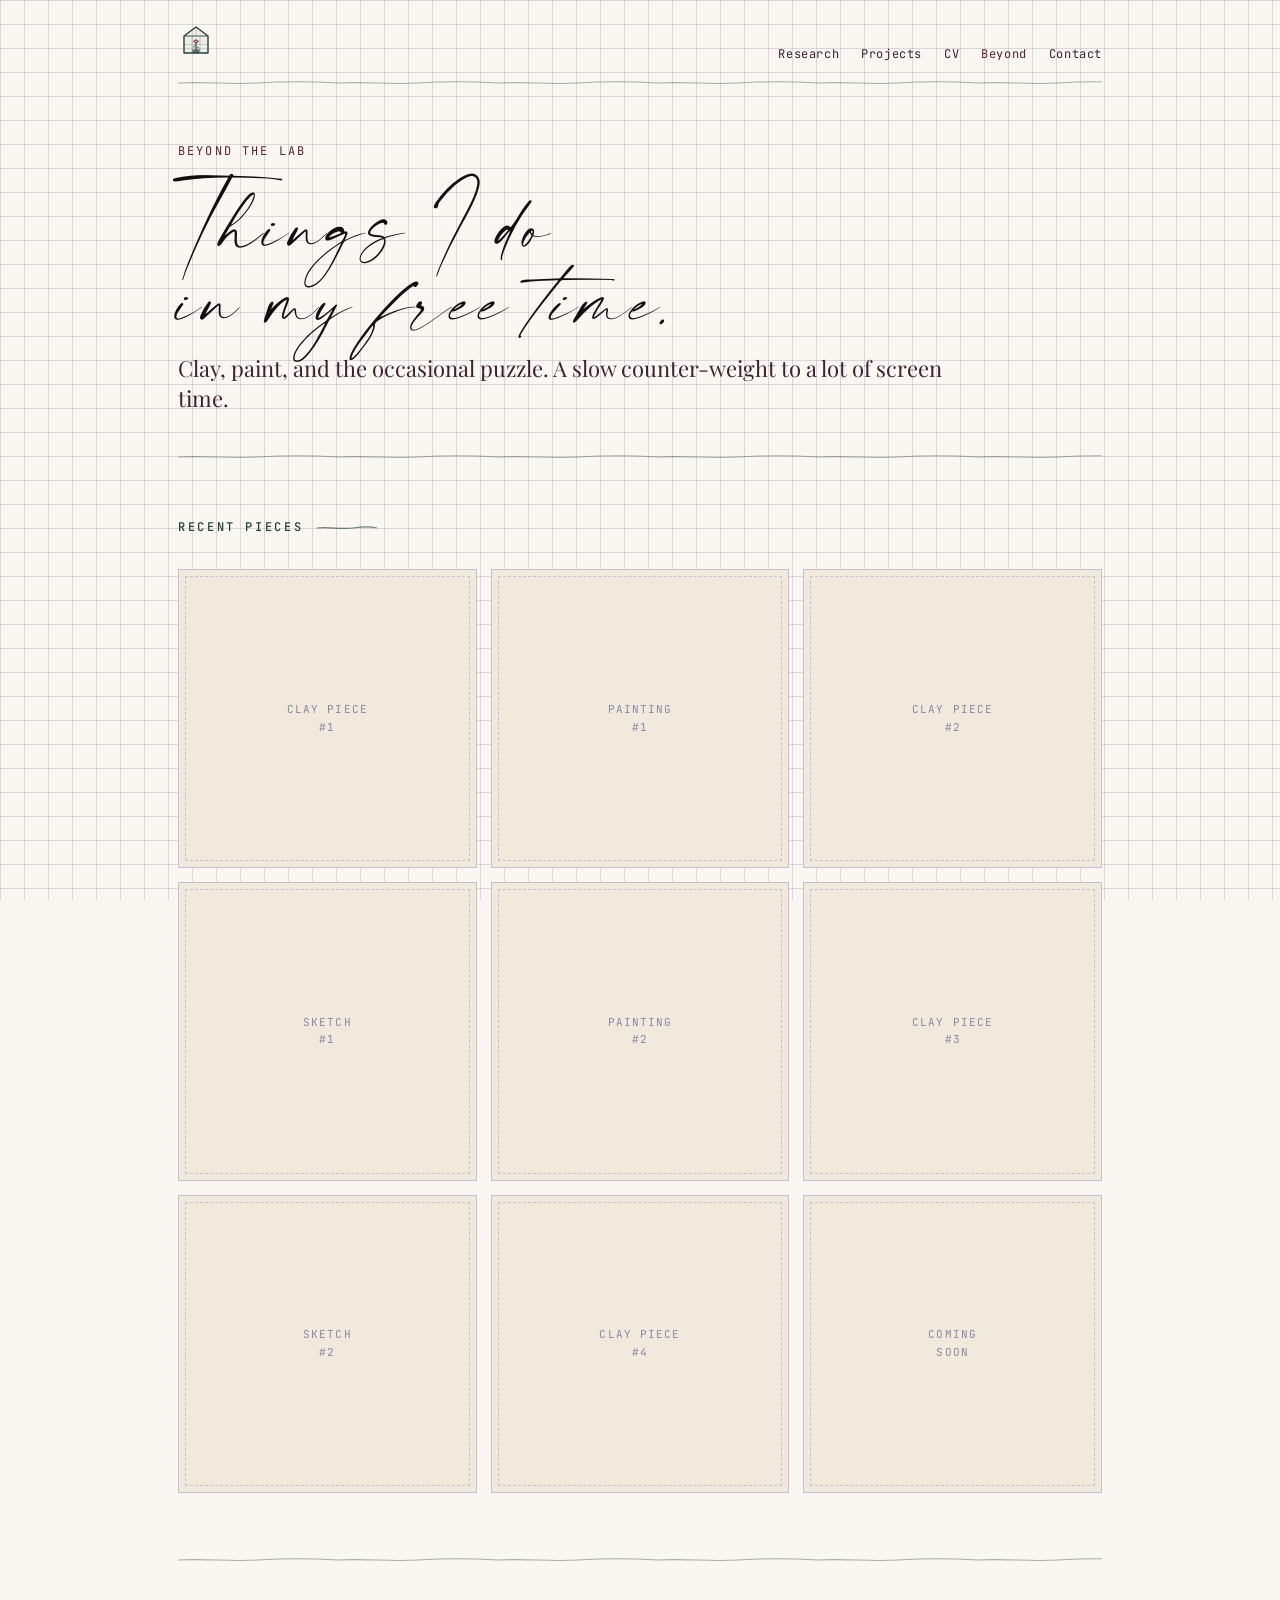
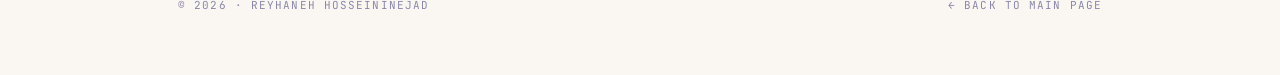
==== beyond.html @ bf41dcb1 "Add personal website Pages: home (about, publications, contact), projects, CV, and beyond. Static si" ====
<!doctype html>
<html lang="en">
<head>
<meta charset="utf-8" />
<meta name="viewport" content="width=device-width, initial-scale=1" />
<title>Beyond — Reyhaneh Hosseininejad</title>
<meta name="description" content="Clay, paint, and other things I make outside the lab." />

<link rel="icon" type="image/svg+xml" href="assets/favicon.svg" />
<link rel="preconnect" href="https://fonts.googleapis.com" />
<link rel="preconnect" href="https://fonts.gstatic.com" crossorigin />
<link href="https://fonts.googleapis.com/css2?family=Playfair+Display:ital,wght@0,400;0,500;0,600;1,400&family=JetBrains+Mono:wght@400;500&display=swap" rel="stylesheet" />

<link rel="stylesheet" href="styles.css" />
</head>

<body>
<div class="wrap">

  <header class="topnav">
    <a class="mark home-icon" href="./" style="border-bottom:none;" aria-label="Home">
      <svg width="36" height="36" viewBox="0 0 36 36" fill="none" xmlns="http://www.w3.org/2000/svg" aria-hidden="true">
        <!-- Greenhouse body (pitched roof, glass walls) -->
        <path d="M6 14 L18 5 L30 14 L30 31 L6 31 Z" fill="#254037" opacity="0.06"/>
        <path d="M6 14 L18 5 L30 14 L30 31 L6 31 Z" fill="none" stroke="#254037" stroke-width="1.4" stroke-linejoin="round"/>
        <!-- Eave: where roof meets the walls -->
        <line x1="6" y1="14" x2="30" y2="14" stroke="#254037" stroke-width="0.9"/>
        <!-- Glass panel grid -->
        <line x1="14" y1="14" x2="14" y2="31" stroke="#254037" stroke-width="0.5" opacity="0.45"/>
        <line x1="22" y1="14" x2="22" y2="31" stroke="#254037" stroke-width="0.5" opacity="0.45"/>
        <line x1="6"  y1="22.5" x2="30" y2="22.5" stroke="#254037" stroke-width="0.5" opacity="0.4"/>
        <line x1="18" y1="5"  x2="18" y2="14" stroke="#254037" stroke-width="0.5" opacity="0.4"/>
        <!-- Plant pot -->
        <path d="M14 27.5 L22 27.5 L21 31 L15 31 Z" fill="#254037" opacity="0.75"/>
        <!-- Stem -->
        <line x1="18" y1="27.5" x2="18" y2="20.4" stroke="#254037" stroke-width="1.1" stroke-linecap="round"/>
        <!-- Leaves -->
        <ellipse cx="16.2" cy="24.5" rx="1.5" ry="0.8" fill="#254037" opacity="0.55" transform="rotate(-30 16.2 24.5)"/>
        <ellipse cx="19.8" cy="25.5" rx="1.5" ry="0.8" fill="#254037" opacity="0.55" transform="rotate(30 19.8 25.5)"/>
        <!-- Flower head: 4 petals + center, in the wine accent -->
        <circle cx="18"   cy="18.2" r="1.05" fill="#8a3a4c"/>
        <circle cx="18"   cy="20.6" r="1.05" fill="#8a3a4c"/>
        <circle cx="16.3" cy="19.4" r="1.05" fill="#8a3a4c"/>
        <circle cx="19.7" cy="19.4" r="1.05" fill="#8a3a4c"/>
        <circle cx="18"   cy="19.4" r="0.7"  fill="#faf7f2"/>
      </svg>
    </a>
    <nav class="nav-links">
      <a href="index.html#research">Research</a>
      <a href="projects.html">Projects</a>
      <a href="cv.html">CV</a>
      <a href="beyond.html" class="active">Beyond</a>
      <a href="index.html#contact">Contact</a>
    </nav>
  </header>

  <section class="page-head">
    <div class="eyebrow">Beyond the Lab</div>
    <h1>Things I do<br/>in my <em>free time</em>.</h1>
    <p class="lede">
      Clay, paint, and the occasional puzzle. A slow counter-weight to a lot of screen time.
    </p>
  </section>

  <!-- ============ GALLERY ============ -->
  <section>
    <h2 class="section-title">Recent Pieces</h2>

    <!-- Drop your artwork photos in /assets and replace these placeholders.
         <div class="tile"><img src="assets/clay-01.jpg" alt="A small ceramic bowl I made"></div> -->
    <div class="gallery">
      <div class="tile"><span>Clay piece<br/>#1</span></div>
      <div class="tile"><span>Painting<br/>#1</span></div>
      <div class="tile"><span>Clay piece<br/>#2</span></div>
      <div class="tile"><span>Sketch<br/>#1</span></div>
      <div class="tile"><span>Painting<br/>#2</span></div>
      <div class="tile"><span>Clay piece<br/>#3</span></div>
      <div class="tile"><span>Sketch<br/>#2</span></div>
      <div class="tile"><span>Clay piece<br/>#4</span></div>
      <div class="tile"><span>Coming<br/>soon</span></div>
    </div>
  </section>


  <footer>
    <div class="row">
      <div>© <span id="year">2026</span> · Reyhaneh Hosseininejad</div>
      <div><a href="index.html" style="border-bottom:none; color:inherit;">← Back to main page</a></div>
    </div>
  </footer>

</div>

<script>
  document.getElementById("year").textContent = new Date().getFullYear();
</script>
</body>
</html>
---- styles.css ----
/* — Custom font: Modernline — */
@font-face {
  font-family: "Modernline";
  src: url("assets/modernline.otf") format("opentype");
  font-weight: 400;
  font-style: normal;
  font-display: swap;
}
@font-face {
  font-family: "Modernline";
  src: url("assets/modernline bold.otf") format("opentype");
  font-weight: 700;
  font-style: normal;
  font-display: swap;
}

:root {
    /* — Light paper background, dark accent (your palette replaces the orangish tones) — */
    --paper:      #faf7f2;   /* base background — warm white */
    --paper-2:    #f0e9dc;   /* elevated surfaces */
    --ink:        #160d10;   /* primary text — wine-tinted near-black */
    --ink-soft:   #3d2230;   /* secondary text — deep wine instead of brown */
    --muted:      #8a87a8;   /* dates, captions — lavender-gray instead of taupe */
    --rule:       #c4c0d4;   /* subtle borders — lavender-tinted */
    --grid-line:  rgba(140,130,170,0.28); /* notebook grid — lavender-gray */

    --clay:       #8a3a4c;   /* primary accent — bright wine (available for emphasis) */
    --clay-deep:  #5e2231;   /* deeper wine — used everywhere visible */
    --moss:       #254037;   /* secondary accent — your forest green */

    /* Two extra colors from your palette, available if you want to use them later:
       --indigo:  #2D2846;
       --navy:    #1E2B4B;
    */

    /* — Type — */
    --display:    "Playfair Display", Georgia, serif;
    --body:       Times, serif;
    --mono:       "JetBrains Mono", ui-monospace, SFMono-Regular, monospace;
    --modernline: "Modernline", "Futura", "Century Gothic", sans-serif;

    --maxw: 980px;

    /* — Hand-drawn fountain-pen divider line (tiled along horizontal rules) — */
    --pen-line: url("data:image/svg+xml,%3Csvg xmlns='http://www.w3.org/2000/svg' width='160' height='6' viewBox='0 0 160 6'%3E%3Cpath d='M0 3 C 26 1.4 52 4.8 80 3 S 134 1.4 160 3' fill='none' stroke='%23254037' stroke-opacity='0.4' stroke-width='1.05' stroke-linecap='round'/%3E%3C/svg%3E");
  }

  /* Notebook grid background */
  html, body { background: var(--paper); }
  body::before {
    content: "";
    position: fixed; inset: 0;
    pointer-events: none;
    z-index: 0;
    background-image:
      linear-gradient(var(--grid-line) 1px, transparent 1px),
      linear-gradient(90deg, var(--grid-line) 1px, transparent 1px);
    background-size: 24px 24px;
    opacity: 1;
  }

  * { box-sizing: border-box; }
  html { scroll-behavior: smooth; }
  body {
    margin: 0;
    color: var(--ink);
    font-family: var(--body);
    font-size: 18px;
    line-height: 1.6;
    font-feature-settings: "ss01", "ss02", "kern";
  }
  main, header, footer, section { position: relative; z-index: 1; }

  a { color: var(--ink); text-decoration: none; border-bottom: 1px solid var(--rule); transition: border-color .15s, color .15s; }
  a:hover { color: var(--moss); border-bottom-color: var(--clay-deep); }

  /* — Layout — */
  .wrap { max-width: var(--maxw); margin: 0 auto; padding: 0 28px; }
  section {
    padding: 64px 0;
    background-image: var(--pen-line);
    background-repeat: repeat-x;
    background-position: top left;
    background-size: 160px 6px;
  }
  section:first-of-type { background-image: none; }

  /* — Top nav — */
  .topnav {
    display: flex; justify-content: space-between; align-items: baseline;
    padding: 22px 0;
    background-image: var(--pen-line);
    background-repeat: repeat-x;
    background-position: bottom left;
    background-size: 160px 6px;
  }
  .mark {
    font-family: var(--display);
    font-weight: 600;
    font-size: 20px; letter-spacing: -0.01em;
  }
  .mark .dot { color: var(--clay-deep); }

  /* Home icon (house + flower) */
  .home-icon { display: inline-flex; align-items: center; }
  .home-icon svg { transition: transform .3s cubic-bezier(.34,1.56,.64,1); }
  .home-icon:hover svg { transform: scale(1.18); }
  .nav-links { display: flex; gap: 22px; font-family: var(--mono); font-size: 12px; letter-spacing: 0.05em; }
  .nav-links a { border-bottom: none; color: var(--ink-soft); }
  .nav-links a:hover { color: var(--moss); }

  /* — Hero — */
  .hero { padding: 72px 0 56px; }
  .hero-layout {
    display: flex;
    align-items: flex-start;
    gap: 48px;
    flex-wrap: wrap;
  }
  .hero-layout > div { position: relative; z-index: 1; flex: 1; min-width: 280px; }
  .hero-layout > img { flex-shrink: 0; position: relative; z-index: 0; }
  .eyebrow {
    font-family: var(--mono);
    font-size: 12px; letter-spacing: 0.18em; text-transform: uppercase;
    color: var(--clay-deep);
    margin-bottom: 28px;
  }

  .eyebrow-sub { display: block; margin-top: 4px; }

  h1.name {
    font-family: var(--modernline);
    font-size: clamp(38px, 6vw, 72px);
    line-height: 1.25;
    letter-spacing: 0.04em;
    margin: 0 0 24px;
    font-weight: 400;
  }
  h1.name em {
    font-style: normal;
    font-weight: 700;
    color: var(--clay-deep);
  }
  .name-accent { color: var(--clay-deep); }
  .name-line2 { display: block; padding-left: 1.55em; }

  .lede {
    font-family: var(--body);
    font-size: clamp(18px, 2vw, 22px);
    line-height: 1.55;
    color: var(--ink-soft);
    max-width: 520px;
    margin: 0 0 28px;
  }

  .quick {
    display: flex; flex-wrap: wrap; gap: 10px 14px;
    font-family: var(--mono); font-size: 12px; letter-spacing: 0.04em;
    color: var(--ink-soft);
  }
  .quick span { display: inline-flex; align-items: center; gap: 8px; }
  .quick .pip { width: 6px; height: 6px; background: var(--moss); display: inline-block; border-radius: 50%; }

  /* — Section heads — */
  h2.section-title {
    font-family: var(--mono);
    font-size: 12px; letter-spacing: 0.22em; text-transform: uppercase;
    color: var(--moss);
    margin: 0 0 32px;
    font-weight: 500;
  }
  h2.section-title::after {
    content: ""; display: inline-block; width: 60px; height: 6px;
    background-image: url("data:image/svg+xml,%3Csvg xmlns='http://www.w3.org/2000/svg' width='60' height='6' viewBox='0 0 60 6'%3E%3Cpath d='M0 3 C 12 1.4 24 4.8 36 3 S 54 1.4 60 3' fill='none' stroke='%23254037' stroke-width='1.2' stroke-linecap='round'/%3E%3C/svg%3E");
    background-repeat: no-repeat; background-size: contain;
    vertical-align: middle; margin-left: 14px; opacity: .65;
  }

  /* — About / Currently — */
  .prose p { font-size: 19px; line-height: 1.65; color: var(--ink); margin: 0 0 16px; max-width: 70ch; }
  .prose p em { color: var(--moss); font-style: italic; }

  .currently {
    margin-top: 28px;
    padding: 22px 24px;
    border-left: 2px solid var(--clay-deep);
    background: rgba(138, 58, 76, 0.05);
  }
  .currently h3 {
    font-family: var(--mono); font-size: 11px; letter-spacing: 0.2em; text-transform: uppercase;
    color: var(--moss); margin: 0 0 8px; font-weight: 500;
  }
  .currently p { margin: 4px 0; font-size: 17px; }
  .currently .when { font-family: var(--mono); font-size: 11px; color: var(--muted); margin-right: 10px; }

  /* — Publications — */
  .pub {
    display: grid;
    grid-template-columns: 100px 1fr;
    gap: 24px;
    padding: 22px 0;
    background-image: var(--pen-line);
    background-repeat: repeat-x;
    background-position: top left;
    background-size: 160px 6px;
  }
  .pub:first-of-type { background-image: none; padding-top: 0; }
  .pub .venue {
    font-family: var(--mono); font-size: 11px; letter-spacing: 0.08em;
    color: var(--clay-deep); text-transform: uppercase; padding-top: 4px;
  }
  .pub .venue small { display: block; color: var(--muted); margin-top: 4px; letter-spacing: 0.04em; }
  .pub .title {
    font-family: var(--body);
    font-weight: 500;
    font-size: 22px; line-height: 1.25; margin: 0 0 6px; letter-spacing: -0.005em;
  }
  .pub .authors { color: var(--ink-soft); font-size: 16px; margin: 0 0 8px; }
  .pub .authors b { color: var(--ink); font-weight: 600; }
  .pub .links { font-family: var(--mono); font-size: 11px; letter-spacing: 0.08em; text-transform: uppercase; }
  .pub .links a { border-bottom: none; color: var(--moss); margin-right: 14px; }
  .pub .links a::after { content: " →"; }
  .pub .equal { color: var(--muted); font-size: 12px; font-style: italic; margin-left: 6px; }
  .pub-abstract { color: var(--ink-soft); font-size: 15px; line-height: 1.55; margin: 4px 0 10px; font-style: italic; }

  /* — Experience / Teaching: compact list — */
  .stack { display: grid; gap: 18px; }
  .row {
    display: grid; grid-template-columns: 140px 1fr; gap: 24px;
    padding-bottom: 18px;
    background-image: var(--pen-line);
    background-repeat: repeat-x;
    background-position: bottom left;
    background-size: 160px 6px;
  }
  .row:last-child { background-image: none; }
  .row .when { font-family: var(--mono); font-size: 12px; letter-spacing: 0.04em; color: var(--muted); padding-top: 4px; }
  .row .what h4 { font-family: var(--display); font-weight: 500; font-size: 19px; margin: 0 0 4px; letter-spacing: -0.005em; }
  .row .what p { margin: 0; color: var(--ink-soft); font-size: 16px; }
  .row .what .where { font-style: italic; color: var(--moss); }

  /* — Beyond the lab: gallery grid — */
  .beyond p.intro { font-size: 19px; color: var(--ink); max-width: 70ch; margin: 0 0 28px; }
  .gallery { display: grid; grid-template-columns: repeat(3, 1fr); gap: 14px; }
  .tile {
    aspect-ratio: 1 / 1;
    background: var(--paper-2);
    border: 1px solid var(--rule);
    display: flex; align-items: center; justify-content: center;
    color: var(--muted);
    font-family: var(--mono); font-size: 11px; letter-spacing: 0.1em; text-transform: uppercase;
    position: relative; overflow: hidden;
  }
  .tile span { padding: 12px; text-align: center; }
  .tile::after {
    content: ""; position: absolute; inset: 6px;
    border: 1px dashed var(--rule);
    pointer-events: none;
  }
  /* When you add real images, just do: <div class="tile"><img src="..." alt=""></div> */
  .tile img { width: 100%; height: 100%; object-fit: cover; display: block; }
  .tile img + ::after, .tile:has(img)::after { display: none; }

  .interests {
    display: flex; flex-wrap: wrap; gap: 10px;
    margin-top: 28px;
  }
  .chip {
    font-family: var(--mono); font-size: 11px; letter-spacing: 0.1em; text-transform: uppercase;
    padding: 7px 12px; border: 1px solid var(--rule); color: var(--ink-soft);
    background: var(--paper);
  }
  .chip.clay { color: var(--moss); border-color: var(--clay-deep); }

  /* — Contact — */
  .contact-grid {
    display: grid; grid-template-columns: repeat(2, 1fr); gap: 18px 32px;
    font-family: var(--mono); font-size: 13px; letter-spacing: 0.04em;
  }
  .contact-grid div small { display: block; color: var(--muted); text-transform: uppercase; letter-spacing: 0.16em; font-size: 10px; margin-bottom: 6px; }
  .contact-grid a { color: var(--ink); }

  /* — Footer — */
  footer {
    padding: 40px 0 60px;
    background-image: var(--pen-line);
    background-repeat: repeat-x;
    background-position: top left;
    background-size: 160px 6px;
  }
  footer .row { display: flex; justify-content: space-between; font-family: var(--mono); font-size: 11px; letter-spacing: 0.1em; text-transform: uppercase; color: var(--muted); border: 0; padding: 0; grid-template-columns: none; background-image: none; }

  /* — Stagger reveal on load — */
  @keyframes rise { from { opacity: 0; transform: translateY(8px); } to { opacity: 1; transform: none; } }
  .hero > * { animation: rise .7s ease both; }
  .hero .eyebrow { animation-delay: .05s; }
  .hero h1.name  { animation-delay: .15s; }
  .hero .lede    { animation-delay: .30s; }
  .hero .quick   { animation-delay: .45s; }

  /* — Responsive — */
  @media (max-width: 720px) {
    .pub { grid-template-columns: 1fr; gap: 6px; }
    .pub .venue { padding-top: 0; }
    .row { grid-template-columns: 1fr; gap: 4px; }
    .row .when { padding-top: 0; }
    .gallery { grid-template-columns: repeat(2, 1fr); }
    .contact-grid { grid-template-columns: 1fr; }
    .nav-links { gap: 14px; }
    body { font-size: 17px; }
  }

/* ─────────────────────────────────────────────
   Additions for subpages (beyond.html, cv.html)
   ───────────────────────────────────────────── */

/* Active nav link */
.nav-links a.active { color: var(--clay-deep); }

/* Page header (used on subpages, smaller than hero) */
.page-head { padding: 56px 0 40px; }
.page-head h1 {
  font-family: var(--modernline);
  font-size: clamp(40px, 6vw, 64px);
  line-height: 1.15;
  letter-spacing: 0.04em;
  margin: 8px 0 16px;
  font-weight: 400;
}
.page-head p.lede {
  font-family: var(--display);
  font-weight: 400;
  font-size: clamp(19px, 2.2vw, 22px);
  line-height: 1.4;
  color: var(--ink-soft);
  max-width: 60ch;
  margin: 0;
}

/* CV page: compact lists */
.cv-section { padding: 36px 0; }

.cv-item {
  display: grid;
  grid-template-columns: 130px 1fr;
  gap: 24px;
  padding: 14px 0;
  background-image: var(--pen-line);
  background-repeat: repeat-x;
  background-position: top left;
  background-size: 160px 6px;
}
.cv-item:first-of-type { background-image: none; padding-top: 4px; }
.cv-item .when {
  font-family: var(--mono); font-size: 12px; letter-spacing: 0.04em;
  color: var(--muted); padding-top: 4px;
}
.cv-item h4 {
  font-family: var(--display);
  font-weight: 500;
  font-size: 18px; margin: 0 0 4px; letter-spacing: -0.005em;
}
.cv-item .where { color: var(--moss); font-style: italic; }
.cv-item p { margin: 4px 0; color: var(--ink-soft); font-size: 15.5px; line-height: 1.55; }
.cv-item ul { margin: 8px 0 0; padding-left: 18px; color: var(--ink-soft); font-size: 15.5px; line-height: 1.55; }
.cv-item ul li { margin-bottom: 4px; }

/* Skills as labeled rows */
.skill-row {
  display: grid; grid-template-columns: 180px 1fr; gap: 24px;
  padding: 10px 0;
  background-image: var(--pen-line);
  background-repeat: repeat-x;
  background-position: top left;
  background-size: 160px 6px;
}
.skill-row:first-of-type { background-image: none; }
.skill-row .label {
  font-family: var(--mono); font-size: 11px; letter-spacing: 0.12em;
  text-transform: uppercase; color: var(--clay-deep); padding-top: 4px;
}
.skill-row .values { color: var(--ink); font-size: 16px; }

/* Print styles for the CV page */
@media print {
  body::before { display: none; }
  .topnav, footer, .print-hide { display: none !important; }
  body { font-size: 11pt; color: #000; background: #fff; }
  a { color: #000; border-bottom: none; }
  .wrap { max-width: 100%; padding: 0; }
  section, .cv-section { padding: 12pt 0; page-break-inside: avoid; }
}

@media (max-width: 720px) {
  .cv-item, .skill-row { grid-template-columns: 1fr; gap: 4px; }
  .cv-item .when, .skill-row .label { padding-top: 0; }
}

/* ─────────────────────────────────────────────
   Projects page
   ───────────────────────────────────────────── */

.projects-group { margin-top: 32px; }
.projects-group:first-of-type { margin-top: 0; }
.projects-group h3.group-title {
  font-family: var(--mono);
  font-size: 11px; letter-spacing: 0.18em; text-transform: uppercase;
  color: var(--ink-soft); font-weight: 500;
  margin: 0 0 18px;
}

.projects-grid {
  display: grid;
  grid-template-columns: repeat(2, 1fr);
  gap: 24px;
}

.project {
  background: var(--paper-2);
  border: 1px solid var(--rule);
  display: flex; flex-direction: column;
  overflow: hidden;
  transition: transform .25s ease, border-color .25s ease, box-shadow .25s ease;
}
.project:hover {
  transform: translateY(-2px);
  border-color: var(--clay-deep);
  box-shadow: 0 12px 28px -18px rgba(64,37,46,0.35);
}

.project-cover {
  aspect-ratio: 16 / 9;
  display: flex; align-items: flex-end; padding: 16px 18px;
  font-family: var(--mono); font-size: 11px; letter-spacing: 0.15em; text-transform: uppercase;
  color: var(--paper); /* cream on dark cover */
  position: relative;
  overflow: hidden;
}
.project-cover.is-clay  { background: linear-gradient(140deg, #8a3a4c, #5e2231); }
.project-cover.is-moss  { background: linear-gradient(140deg, #254037, #1a2e27); }
.project-cover.is-indigo{ background: linear-gradient(140deg, #2D2846, #1E2B4B); }
.project-cover.is-navy  { background: linear-gradient(140deg, #1E2B4B, #5e2231); }
.project-cover.is-mix   { background: linear-gradient(140deg, #8a3a4c 0%, #2D2846 100%); }
.project-cover.is-mix2  { background: linear-gradient(140deg, #254037 0%, #2D2846 100%); }

.project-cover .badge {
  position: absolute; top: 14px; left: 18px;
  font-family: var(--mono); font-size: 10px; letter-spacing: 0.18em; text-transform: uppercase;
  color: rgba(246,239,228,0.6);
}

/* Real figure as cover image */
.project-cover img.project-img {
  position: absolute; inset: 0; width: 100%; height: 100%; object-fit: cover;
  z-index: 0;
}
/* White-on-figure scrim so the badge + label stay readable over paper-coloured figures */
.project-cover:has(img.project-img)::before {
  content: ""; position: absolute; inset: 0; z-index: 1; pointer-events: none;
  background: linear-gradient(180deg,
    rgba(20,9,12,0.55) 0%, rgba(20,9,12,0.12) 32%,
    rgba(20,9,12,0.18) 64%, rgba(20,9,12,0.78) 100%);
}
.project-cover .badge, .project-cover > span { position: relative; z-index: 2; }

.project-body { padding: 18px 20px 22px; }
.project-meta {
  font-family: var(--mono); font-size: 11px; letter-spacing: 0.08em;
  color: var(--muted); margin-bottom: 6px;
}
.project-title {
  font-family: var(--display);
  font-weight: 500;
  font-size: 22px; line-height: 1.2; margin: 0 0 8px;
  letter-spacing: -0.005em;
}
.project-desc {
  margin: 0 0 12px;
  color: var(--ink-soft); font-size: 15.5px; line-height: 1.55;
}
.project-links {
  font-family: var(--mono); font-size: 11px; letter-spacing: 0.08em; text-transform: uppercase;
  display: flex; flex-wrap: wrap; gap: 14px;
}
.project-links a { border-bottom: none; color: var(--moss); }
.project-links a:hover { color: var(--clay-deep); }
.project-links a::after { content: " →"; }

.project-tags { display: flex; flex-wrap: wrap; gap: 6px; margin-bottom: 12px; }
.project-tags .tag {
  font-family: var(--mono); font-size: 10px; letter-spacing: 0.1em; text-transform: uppercase;
  color: var(--ink-soft); padding: 3px 8px;
  border: 1px solid var(--rule); background: var(--paper);
}

@media (max-width: 720px) {
  .projects-grid { grid-template-columns: 1fr; gap: 18px; }
}
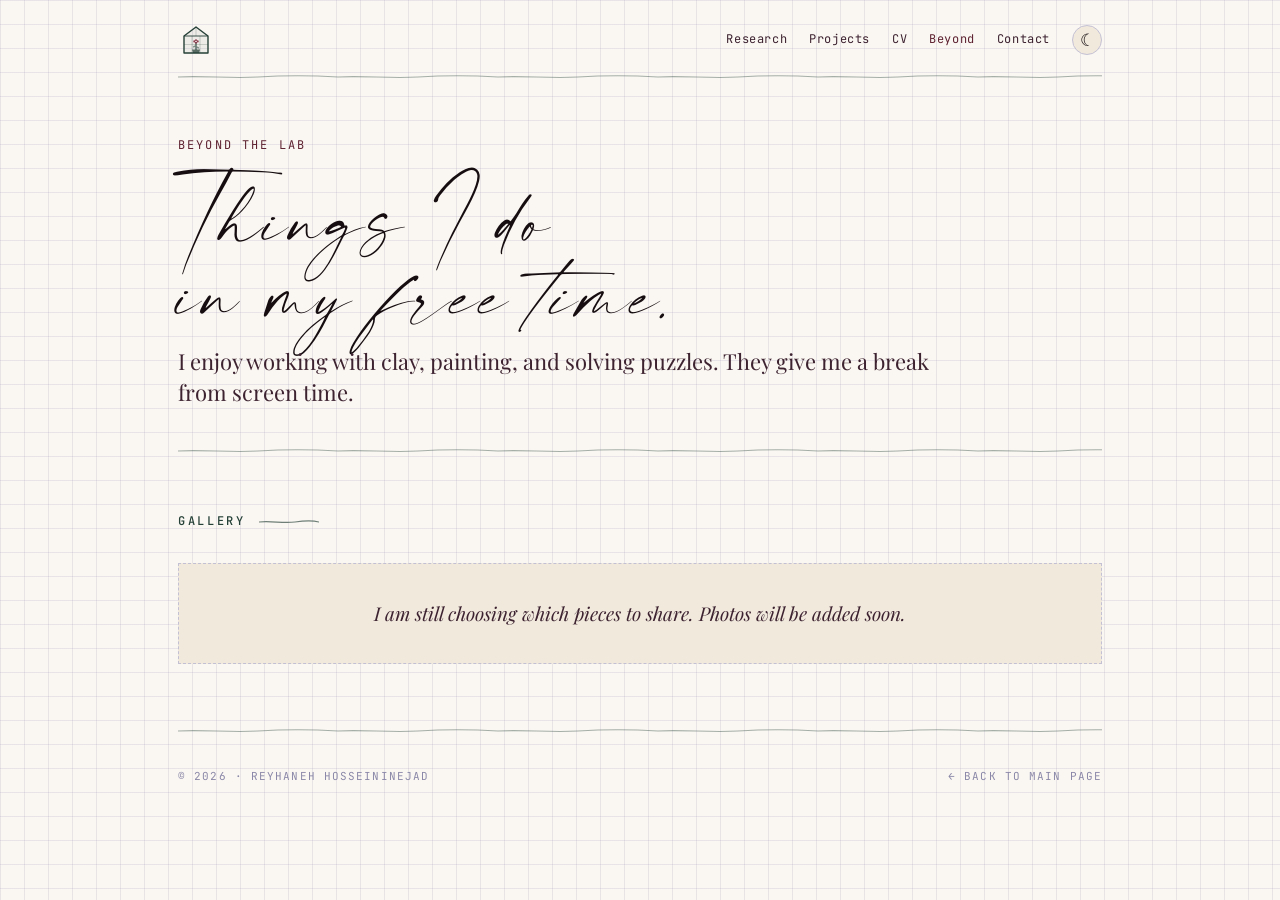
==== commit 21f4de55: "dark theme" ====
--- a/beyond.html
+++ b/beyond.html
@@ -3,14 +3,15 @@
 <head>
 <meta charset="utf-8" />
 <meta name="viewport" content="width=device-width, initial-scale=1" />
-<title>Beyond — Reyhaneh Hosseininejad</title>
+<title>Beyond | Reyhaneh Hosseininejad</title>
 <meta name="description" content="Clay, paint, and other things I make outside the lab." />
 
 <link rel="icon" type="image/svg+xml" href="assets/favicon.svg" />
 <link rel="preconnect" href="https://fonts.googleapis.com" />
 <link rel="preconnect" href="https://fonts.gstatic.com" crossorigin />
-<link href="https://fonts.googleapis.com/css2?family=Playfair+Display:ital,wght@0,400;0,500;0,600;1,400&family=JetBrains+Mono:wght@400;500&display=swap" rel="stylesheet" />
+<link href="https://fonts.googleapis.com/css2?family=Playfair+Display:ital,wght@0,400;0,500;0,600;1,400&amp;family=JetBrains+Mono:wght@400;500&amp;display=swap" rel="stylesheet" />
 
+<script src="theme.js"></script>
 <link rel="stylesheet" href="styles.css" />
 </head>
 
@@ -58,26 +59,16 @@
     <div class="eyebrow">Beyond the Lab</div>
     <h1>Things I do<br/>in my <em>free time</em>.</h1>
     <p class="lede">
-      Clay, paint, and the occasional puzzle. A slow counter-weight to a lot of screen time.
+      I enjoy working with clay, painting, and solving puzzles. They give me a break from screen time.
     </p>
   </section>
 
   <!-- ============ GALLERY ============ -->
   <section>
-    <h2 class="section-title">Recent Pieces</h2>
+    <h2 class="section-title">Gallery</h2>
 
-    <!-- Drop your artwork photos in /assets and replace these placeholders.
-         <div class="tile"><img src="assets/clay-01.jpg" alt="A small ceramic bowl I made"></div> -->
-    <div class="gallery">
-      <div class="tile"><span>Clay piece<br/>#1</span></div>
-      <div class="tile"><span>Painting<br/>#1</span></div>
-      <div class="tile"><span>Clay piece<br/>#2</span></div>
-      <div class="tile"><span>Sketch<br/>#1</span></div>
-      <div class="tile"><span>Painting<br/>#2</span></div>
-      <div class="tile"><span>Clay piece<br/>#3</span></div>
-      <div class="tile"><span>Sketch<br/>#2</span></div>
-      <div class="tile"><span>Clay piece<br/>#4</span></div>
-      <div class="tile"><span>Coming<br/>soon</span></div>
+    <div class="gallery-note">
+      <p>I am still choosing which pieces to share. Photos will be added soon.</p>
     </div>
   </section>
 
--- a/styles.css
+++ b/styles.css
@@ -22,11 +22,14 @@
     --ink-soft:   #3d2230;   /* secondary text — deep wine instead of brown */
     --muted:      #8a87a8;   /* dates, captions — lavender-gray instead of taupe */
     --rule:       #c4c0d4;   /* subtle borders — lavender-tinted */
-    --grid-line:  rgba(140,130,170,0.28); /* notebook grid — lavender-gray */
+    --grid-line:  rgba(140,130,170,0.16); /* notebook grid — lavender-gray */
 
     --clay:       #8a3a4c;   /* primary accent — bright wine (available for emphasis) */
     --clay-deep:  #5e2231;   /* deeper wine — used everywhere visible */
     --moss:       #254037;   /* secondary accent — your forest green */
+    --cover-text: #f6efe4;
+    --figure-bg:  #ffffff;
+    --figure-ink: #160d10;
 
     /* Two extra colors from your palette, available if you want to use them later:
        --indigo:  #2D2846;
@@ -43,6 +46,22 @@
 
     /* — Hand-drawn fountain-pen divider line (tiled along horizontal rules) — */
     --pen-line: url("data:image/svg+xml,%3Csvg xmlns='http://www.w3.org/2000/svg' width='160' height='6' viewBox='0 0 160 6'%3E%3Cpath d='M0 3 C 26 1.4 52 4.8 80 3 S 134 1.4 160 3' fill='none' stroke='%23254037' stroke-opacity='0.4' stroke-width='1.05' stroke-linecap='round'/%3E%3C/svg%3E");
+    --section-line: url("data:image/svg+xml,%3Csvg xmlns='http://www.w3.org/2000/svg' width='60' height='6' viewBox='0 0 60 6'%3E%3Cpath d='M0 3 C 12 1.4 24 4.8 36 3 S 54 1.4 60 3' fill='none' stroke='%23254037' stroke-width='1.2' stroke-linecap='round'/%3E%3C/svg%3E");
+  }
+
+  :root[data-theme="dark"] {
+    --paper:      #151216;
+    --paper-2:    #211b22;
+    --ink:        #f3ece8;
+    --ink-soft:   #d8cbd1;
+    --muted:      #aaa2bd;
+    --rule:       #514758;
+    --grid-line:  rgba(185,170,205,0.10);
+    --clay:       #d2869a;
+    --clay-deep:  #e0a0b1;
+    --moss:       #9bcbb4;
+    --pen-line: url("data:image/svg+xml,%3Csvg xmlns='http://www.w3.org/2000/svg' width='160' height='6' viewBox='0 0 160 6'%3E%3Cpath d='M0 3 C 26 1.4 52 4.8 80 3 S 134 1.4 160 3' fill='none' stroke='%239bcbb4' stroke-opacity='0.34' stroke-width='1.05' stroke-linecap='round'/%3E%3C/svg%3E");
+    --section-line: url("data:image/svg+xml,%3Csvg xmlns='http://www.w3.org/2000/svg' width='60' height='6' viewBox='0 0 60 6'%3E%3Cpath d='M0 3 C 12 1.4 24 4.8 36 3 S 54 1.4 60 3' fill='none' stroke='%239bcbb4' stroke-width='1.2' stroke-linecap='round'/%3E%3C/svg%3E");
   }
 
   /* Notebook grid background */
@@ -87,7 +106,7 @@
 
   /* — Top nav — */
   .topnav {
-    display: flex; justify-content: space-between; align-items: baseline;
+    display: flex; justify-content: space-between; align-items: center;
     padding: 22px 0;
     background-image: var(--pen-line);
     background-repeat: repeat-x;
@@ -105,9 +124,24 @@
   .home-icon { display: inline-flex; align-items: center; }
   .home-icon svg { transition: transform .3s cubic-bezier(.34,1.56,.64,1); }
   .home-icon:hover svg { transform: scale(1.18); }
-  .nav-links { display: flex; gap: 22px; font-family: var(--mono); font-size: 12px; letter-spacing: 0.05em; }
+  .nav-links { display: flex; flex-wrap: nowrap; justify-content: flex-end; align-items: center; gap: 22px; font-family: var(--mono); font-size: 12px; letter-spacing: 0.05em; }
   .nav-links a { border-bottom: none; color: var(--ink-soft); }
   .nav-links a:hover { color: var(--moss); }
+  .theme-toggle {
+    width: 30px; height: 30px; padding: 0;
+    border: 1px solid var(--rule); border-radius: 50%;
+    background: var(--paper-2); color: var(--ink);
+    font: 17px/1 var(--body); cursor: pointer;
+    display: inline-flex; align-items: center; justify-content: center;
+    transition: color .15s, background-color .15s, border-color .15s, transform .15s;
+  }
+  .theme-toggle:hover { color: var(--moss); border-color: var(--moss); transform: rotate(8deg); }
+  .theme-toggle:focus-visible { outline: 2px solid var(--clay-deep); outline-offset: 3px; }
+
+  [data-theme="dark"] .home-icon [stroke="#254037"] { stroke: var(--moss); }
+  [data-theme="dark"] .home-icon [fill="#254037"] { fill: var(--moss); }
+  [data-theme="dark"] .home-icon [fill="#8a3a4c"] { fill: var(--clay-deep); }
+  [data-theme="dark"] .home-icon [fill="#faf7f2"] { fill: var(--paper); }
 
   /* — Hero — */
   .hero { padding: 72px 0 56px; }
@@ -153,6 +187,16 @@
     margin: 0 0 28px;
   }
 
+  .job-status {
+    max-width: 58ch;
+    margin: -6px 0 26px;
+    padding-left: 14px;
+    border-left: 2px solid var(--clay-deep);
+    color: var(--ink-soft);
+    font-size: 16px;
+    line-height: 1.55;
+  }
+
   .quick {
     display: flex; flex-wrap: wrap; gap: 10px 14px;
     font-family: var(--mono); font-size: 12px; letter-spacing: 0.04em;
@@ -171,7 +215,7 @@
   }
   h2.section-title::after {
     content: ""; display: inline-block; width: 60px; height: 6px;
-    background-image: url("data:image/svg+xml,%3Csvg xmlns='http://www.w3.org/2000/svg' width='60' height='6' viewBox='0 0 60 6'%3E%3Cpath d='M0 3 C 12 1.4 24 4.8 36 3 S 54 1.4 60 3' fill='none' stroke='%23254037' stroke-width='1.2' stroke-linecap='round'/%3E%3C/svg%3E");
+    background-image: var(--section-line);
     background-repeat: no-repeat; background-size: contain;
     vertical-align: middle; margin-left: 14px; opacity: .65;
   }
@@ -261,6 +305,20 @@
   .tile img { width: 100%; height: 100%; object-fit: cover; display: block; }
   .tile img + ::after, .tile:has(img)::after { display: none; }
 
+  .gallery-note {
+    padding: 34px 28px;
+    border: 1px dashed var(--rule);
+    background: var(--paper-2);
+    text-align: center;
+  }
+  .gallery-note p {
+    margin: 0;
+    color: var(--ink-soft);
+    font-family: var(--display);
+    font-size: 19px;
+    font-style: italic;
+  }
+
   .interests {
     display: flex; flex-wrap: wrap; gap: 10px;
     margin-top: 28px;
@@ -300,13 +358,15 @@
 
   /* — Responsive — */
   @media (max-width: 720px) {
+    .wrap { padding: 0 16px; }
     .pub { grid-template-columns: 1fr; gap: 6px; }
     .pub .venue { padding-top: 0; }
     .row { grid-template-columns: 1fr; gap: 4px; }
     .row .when { padding-top: 0; }
     .gallery { grid-template-columns: repeat(2, 1fr); }
     .contact-grid { grid-template-columns: 1fr; }
-    .nav-links { gap: 14px; }
+    .nav-links { gap: 7px; font-size: 9.5px; }
+    .theme-toggle { width: 28px; height: 28px; font-size: 16px; }
     body { font-size: 17px; }
   }
 
@@ -327,6 +387,15 @@
   margin: 8px 0 16px;
   font-weight: 400;
 }
+/* For pages whose title is long/technical and needs serif legibility — uses the
+   same family as .project-title (Playfair Display) but sized for a page header. */
+.page-head h1.serif {
+  font-family: var(--display);
+  font-weight: 500;
+  font-size: clamp(30px, 4.6vw, 46px);
+  letter-spacing: -0.005em;
+  line-height: 1.2;
+}
 .page-head p.lede {
   font-family: var(--display);
   font-weight: 400;
@@ -432,7 +501,7 @@
   aspect-ratio: 16 / 9;
   display: flex; align-items: flex-end; padding: 16px 18px;
   font-family: var(--mono); font-size: 11px; letter-spacing: 0.15em; text-transform: uppercase;
-  color: var(--paper); /* cream on dark cover */
+  color: var(--cover-text); /* cream on dark cover */
   position: relative;
   overflow: hidden;
 }
@@ -496,3 +565,98 @@
 @media (max-width: 720px) {
   .projects-grid { grid-template-columns: 1fr; gap: 18px; }
 }
+
+/* ─────────────────────────────────────────────
+   Thesis page (thesis.html)
+   ───────────────────────────────────────────── */
+
+.note {
+  margin: 8px 0 0;
+  padding: 16px 20px;
+  background: var(--paper-2);
+  border-left: 2px solid var(--moss);
+  font-size: 14px; line-height: 1.55; color: var(--ink-soft);
+}
+.note b { color: var(--ink); font-weight: 600; }
+
+.envs { display: grid; grid-template-columns: 1fr 1fr; gap: 18px; margin: 8px 0 4px; }
+.env {
+  position: relative; overflow: hidden;
+  padding: 22px 22px 18px;
+  background: var(--paper-2);
+  border: 1px solid var(--rule);
+}
+.env.one { border-left: 2px solid var(--ink-soft); }
+.env.two { border-left: 2px solid var(--moss); }
+.env .tag {
+  font-family: var(--mono); font-size: 11px; letter-spacing: 0.15em;
+  text-transform: uppercase; color: var(--ink-soft); margin: 0 0 8px;
+}
+.env.two .tag { color: var(--moss); }
+.env h3 {
+  font-family: var(--display); font-weight: 500;
+  font-size: 19px; margin: 0 0 6px; letter-spacing: -0.005em;
+}
+.env .role { font-size: 14px; color: var(--ink-soft); margin: 0 0 14px; }
+.env .flow {
+  font-family: var(--mono); font-size: 12.5px; line-height: 1.85;
+  color: var(--ink); background: var(--paper);
+  border: 1px solid var(--rule); padding: 10px 14px;
+}
+.env .flow .hl { color: var(--clay-deep); font-weight: 600; }
+.env .micro {
+  display: inline-block; margin-top: 14px;
+  font-family: var(--mono); font-size: 11px; letter-spacing: 0.12em;
+  text-transform: uppercase; color: var(--ink-soft);
+}
+.env.two .micro { color: var(--moss); }
+
+figure { margin: 24px 0; }
+figure img {
+  width: 100%; height: auto; display: block;
+  border: 1px solid var(--rule); background: var(--figure-bg);
+}
+figcaption {
+  font-family: var(--mono); font-size: 12px; line-height: 1.55;
+  color: var(--muted); margin-top: 10px;
+}
+figcaption b { color: var(--ink-soft); font-weight: 600; }
+.fig-row { display: grid; grid-template-columns: 1fr 1fr; gap: 18px; align-items: start; }
+.fig-row figure { margin: 0; }
+
+/* Wraps an <img> so we can overlay an English label band over the original
+   figure's Farsi caption strip — same idea as the LaTeX overlayimg{} macro. */
+.fig-wrap { position: relative; line-height: 0; }
+.fig-wrap img { display: block; }
+.fig-wrap .fig-cover {
+  position: absolute; left: 1px; right: 1px; bottom: 1px;
+  background: var(--figure-bg);
+  display: flex; align-items: center;
+  font-family: var(--mono); font-size: 12px; color: var(--figure-ink);
+  line-height: 1.2;
+}
+.fig-wrap .fig-cover span { flex: 1; text-align: center; }
+
+.find { list-style: none; padding: 0; margin: 6px 0 0; }
+.find li {
+  padding: 16px 0;
+  display: grid; grid-template-columns: 28px 1fr; gap: 14px; align-items: start;
+  background-image: var(--pen-line);
+  background-repeat: repeat-x;
+  background-position: top left;
+  background-size: 160px 6px;
+}
+.find li:first-child { background-image: none; padding-top: 6px; }
+.find .k {
+  font-family: var(--mono); font-size: 13px; color: var(--moss); font-weight: 600;
+}
+.find b { font-weight: 600; color: var(--ink); }
+
+.thesis-links { display: flex; flex-wrap: wrap; gap: 14px; margin-top: 18px;
+  font-family: var(--mono); font-size: 12px; letter-spacing: 0.06em; text-transform: uppercase; }
+.thesis-links a { border-bottom: none; color: var(--moss); }
+.thesis-links a::after { content: " →"; }
+
+@media (max-width: 720px) {
+  .envs, .fig-row { grid-template-columns: 1fr; }
+}
